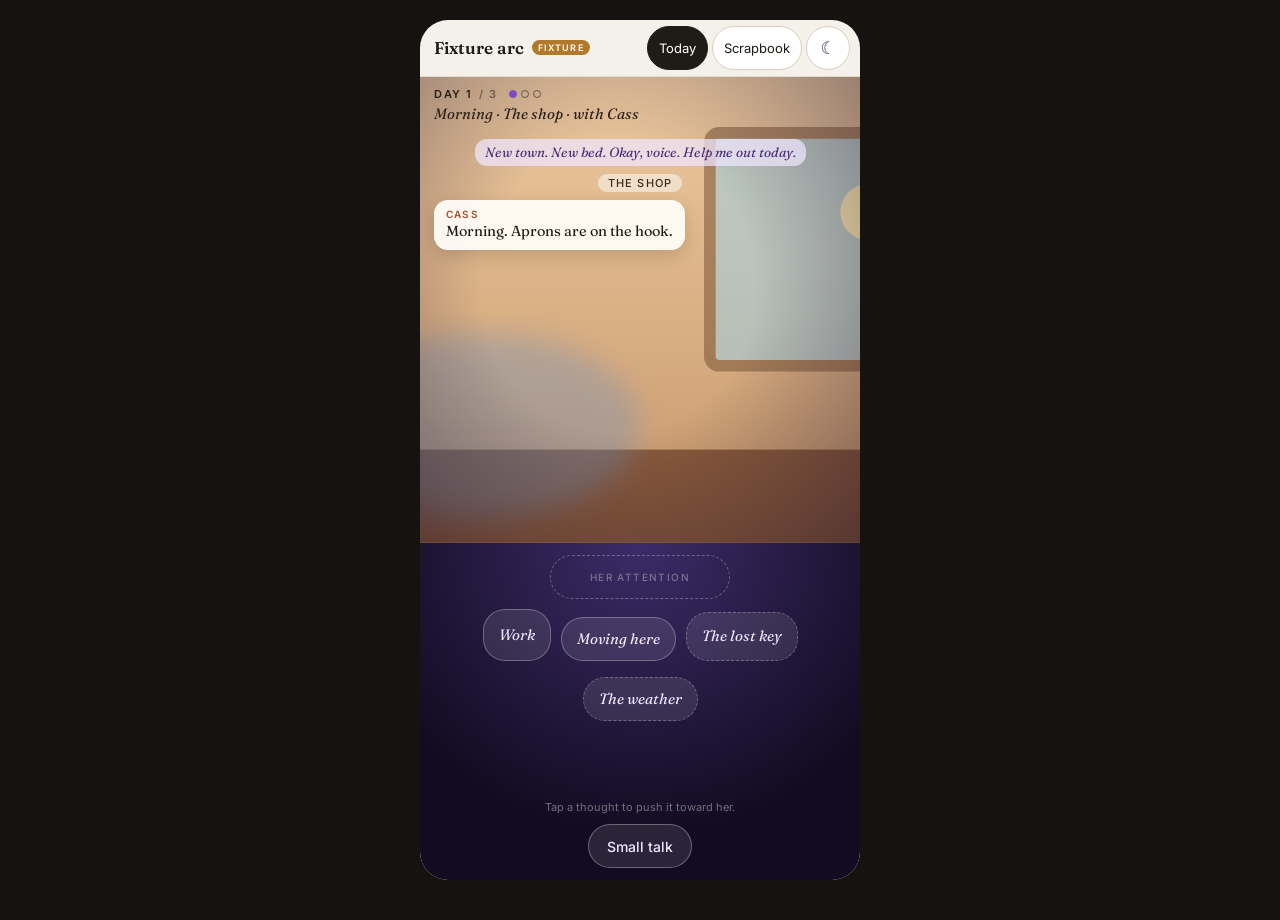
==== inner-voice/index.html @ c4f678f4 "Deploy inner-voice f651db2" ====
<!doctype html>
<html lang="en">
  <head>
    <meta charset="utf-8" />
    <meta name="viewport" content="width=device-width, initial-scale=1, viewport-fit=cover" />
    <meta name="theme-color" content="#15120f" />
    <meta name="color-scheme" content="light" />
    <meta name="mobile-web-app-capable" content="yes" />
    <meta name="apple-mobile-web-app-capable" content="yes" />
    <meta name="apple-mobile-web-app-status-bar-style" content="black-translucent" />
    <meta name="apple-mobile-web-app-title" content="Inner Voice" />
    <meta name="robots" content="noindex" />
    <title>Inner Voice</title>
    <link rel="manifest" href="/inner-voice/manifest.webmanifest" />
    <link rel="icon" href="/inner-voice/icon.svg" type="image/svg+xml" />
    <link rel="icon" href="/inner-voice/icon-192.png" type="image/png" sizes="192x192" />
    <link rel="apple-touch-icon" href="/inner-voice/apple-touch-icon.png" />
    <link rel="preconnect" href="https://fonts.googleapis.com" />
    <link rel="preconnect" href="https://fonts.gstatic.com" crossorigin />
    <link
      href="https://fonts.googleapis.com/css2?family=Caveat:wght@400;700&family=Fraunces:ital,opsz,wght@0,9..144,300..700;1,9..144,300..700&family=Inter:wght@400;500;600&family=Kalam:wght@300;400&display=swap"
      rel="stylesheet"
    />
    <script type="module" crossorigin src="/inner-voice/assets/index-BU2ytCu6.js"></script>
    <link rel="stylesheet" crossorigin href="/inner-voice/assets/index-CVmww3Kl.css">
  </head>
  <body>
    <div id="app"></div>
  </body>
</html>
---- inner-voice/assets/index-CVmww3Kl.css ----
:root{--bg: #f4f1ea;--ink: #1f1b16;--muted: #6b6358;--accent: #7a4cc2;--line: #e2dccf;--partner: #a0522d;--self: #3c6e71}*{box-sizing:border-box}html,body{margin:0;height:100%}html{-webkit-text-size-adjust:100%;text-size-adjust:100%}body{background:#15120f;color:var(--ink);font-family:Inter,system-ui,sans-serif;line-height:1.45;overflow-wrap:anywhere}button{font:inherit;color:inherit;touch-action:manipulation;-webkit-tap-highlight-color:transparent}.shell{max-width:440px;height:100dvh;margin:0 auto;background:var(--bg);display:flex;flex-direction:column;position:relative;overflow:hidden;padding-left:env(safe-area-inset-left);padding-right:env(safe-area-inset-right)}@media(min-width:600px)and (min-height:700px){.shell{height:min(860px,100dvh);margin-top:max(0px,calc((100dvh - 860px)/2));border-radius:28px}}.top{position:relative;z-index:40;display:flex;align-items:center;justify-content:space-between;gap:8px;padding:calc(6px + env(safe-area-inset-top)) 10px 6px 14px;border-bottom:1px solid var(--line)}.title{min-width:0;display:flex;align-items:center;font-family:Fraunces,Georgia,serif;font-weight:600;font-size:17px}.title-text{min-width:0;overflow:hidden;text-overflow:ellipsis;white-space:nowrap}.badge{flex:none;margin-left:8px;font:600 9px Inter;letter-spacing:.14em;text-transform:uppercase;color:#fff;background:#b07a2a;padding:2px 6px;border-radius:999px}.top-right{flex:none;display:flex;align-items:center;gap:4px}.tabs{display:flex;gap:4px}.tabs button{min-height:44px;border:1px solid #d8d0c0;background:#fff;border-radius:999px;padding:0 11px;font-size:13px;cursor:pointer}.tabs button.on{background:var(--ink);color:#fff;border-color:var(--ink)}.notice{background:#fff3d6;border-bottom:1px solid #ead9a8;font-size:13px;padding:8px 14px}main{flex:1;min-height:0;display:flex;flex-direction:column}.btn{font:500 14px Inter,sans-serif;min-height:44px;padding:0 18px;border-radius:999px;border:1px solid #cfc6b5;background:#fff;cursor:pointer;color:var(--ink)}.btn.primary{background:var(--accent);border-color:var(--accent);color:#fff}.btn.danger{background:#b03a2e;border-color:#b03a2e;color:#fff}.btn:active{filter:brightness(.9)}@media(hover:hover){.btn:not(.primary):not(.danger):hover{background:var(--ink);color:#fff;border-color:var(--ink)}}.mindscape{flex:1;min-height:0;display:flex;flex-direction:column}.scene{position:relative;flex:1 1 0;min-height:30%;display:flex;flex-direction:column;overflow:hidden;transition:filter 1.4s ease}.backdrop{position:absolute;inset:0;width:100%;height:100%;transition:filter 1.4s ease}.scene:after{content:"";position:absolute;inset:0;pointer-events:none;background:radial-gradient(ellipse at 45% 45%,transparent 40%,rgba(25,12,40,.45) 100%);transition:opacity 1.4s}[data-mood=tense] .backdrop{filter:saturate(.45) contrast(1.1) brightness(.88) blur(.6px)}[data-mood=low] .backdrop{filter:saturate(.2) contrast(1.15) brightness(.7) blur(1px)}[data-mood=bright] .backdrop{filter:saturate(1.35) brightness(1.08) sepia(.12)}[data-mood=bright] .scene:after{opacity:.3}.scene-head{position:relative;z-index:2;padding:10px 14px 6px;color:#2b2118}.when{font:600 11px Inter;letter-spacing:.14em;text-transform:uppercase;display:flex;align-items:center;gap:6px}.when .of{opacity:.55}.slots{display:inline-flex;gap:4px;margin-left:6px}.slot{width:8px;height:8px;border-radius:50%;border:1.5px solid #2b2118;display:inline-block;opacity:.6}.slot.past{background:#2b2118}.slot.current{background:var(--accent);border-color:var(--accent);opacity:1}.where{font-family:Fraunces,serif;font-size:15px;font-style:italic;margin-top:2px}.gap-note{position:relative;z-index:2;margin:0 14px;font:600 10px Inter;letter-spacing:.12em;text-transform:uppercase;color:#5a3d7a}.log{position:relative;z-index:2;flex:1;overflow-y:auto;padding:8px 14px 14px;display:flex;flex-direction:column;gap:8px;scrollbar-width:thin}.entry{max-width:88%;font-size:14.5px}.entry.say{background:#fffdf8f0;border-radius:14px;padding:8px 12px;font-family:Fraunces,serif;line-height:1.35;box-shadow:0 6px 18px #00000024;align-self:flex-start}.entry.say b{display:block;font:600 10px Inter;letter-spacing:.12em;text-transform:uppercase;color:var(--partner);margin-bottom:2px}.entry.say.self{align-self:flex-end}.entry.say.self b{color:var(--self)}.entry.inner{align-self:center;text-align:center;font-family:Fraunces,serif;font-style:italic;color:#4b2f7a;background:#f0e8ffb8;border-radius:12px;padding:4px 10px;font-size:13.5px}.entry.voice{align-self:center;font:600 10px Inter;letter-spacing:.12em;text-transform:uppercase;color:#fff;background:#3d2b68d9;border-radius:999px;padding:3px 10px}.entry.scene-change,.entry.narration{align-self:center;font:500 11px Inter;letter-spacing:.1em;text-transform:uppercase;color:#3a2a1e;background:#ffffff80;border-radius:999px;padding:2px 10px}.mind{position:relative;flex:0 1 auto;min-height:max(42%,240px);max-height:62%;display:flex;flex-direction:column;gap:8px;padding:12px 14px calc(12px + env(safe-area-inset-bottom));background:radial-gradient(circle at 50% 0%,#3d2b68,#120c22 72%);overflow:hidden;color:#efe8ff}.stage{position:relative;flex:none;height:44px}.attention{position:absolute;left:50%;top:0;transform:translate(-50%);width:min(180px,100%);height:44px;border-radius:999px;border:1px dashed rgba(255,255,255,.3);color:#ffffff59;font:500 10px Inter;letter-spacing:.14em;text-transform:uppercase;display:grid;place-items:center}.mind-body{flex:1;min-height:0;overflow-x:hidden;overflow-y:auto;overscroll-behavior:contain}.cloud{display:flex;flex-wrap:wrap;justify-content:center;align-content:flex-start;gap:6px 10px;padding:2px 4px 12px}.chip{position:relative;max-width:100%;min-height:44px;padding:8px 15px;border-radius:22px;background:#ffffff1a;border:1px solid rgba(255,255,255,.28);color:#efe8ff;font-family:Fraunces,serif;font-style:italic;font-size:15px;line-height:1.2;text-align:center;cursor:pointer;animation:drift 6s ease-in-out infinite;transition:background .3s,box-shadow .3s}.chip.held{border-style:dashed}.chip:active{background:#ffffff38}@media(hover:hover){.chip:hover{background:#fff3;box-shadow:0 0 18px #bea0ff80}}.chip.picked{position:absolute;left:50%;top:0;transform:translate(-50%);max-width:100%;overflow:hidden;text-overflow:ellipsis;white-space:nowrap;animation:settle-in .5s ease-out both;background:#bea0ff4d;box-shadow:0 0 22px #bea0ff99}@keyframes drift{0%,to{transform:translate(0)}50%{transform:translate(3px,-5px)}}@keyframes settle-in{0%{opacity:.3;top:40px}to{opacity:1;top:0}}.tones{display:flex;flex-wrap:wrap;gap:8px;justify-content:center;padding:6px 0 8px}.tones .prompt{width:100%;text-align:center;font:500 10px Inter;letter-spacing:.14em;text-transform:uppercase;color:#ffffff80}.tone{min-height:44px;border:1px solid rgba(255,255,255,.35);background:#ffffff14;color:#efe8ff;border-radius:999px;padding:0 18px;cursor:pointer;font-size:14px}.tone:active{background:#efe8ff;color:#241640}@media(hover:hover){.tone:hover{background:#efe8ff;color:#241640}}.hint{flex:none;text-align:center;font-size:11px;color:#fff6}.resolution{flex:1;min-height:0;display:flex;flex-direction:column;gap:8px}.resolution .attention{color:transparent}.chip-res{position:absolute;left:50%;top:0;max-width:100%;min-height:44px;line-height:26px;padding:8px 15px;border-radius:22px;border:1px solid rgba(255,255,255,.3);background:#ffffff1f;font-family:Fraunces,serif;font-style:italic;font-size:15px;white-space:nowrap;overflow:hidden;text-overflow:ellipsis;transform:translate(-50%)}.resolution.accept .suggested{background:#bea0ff59;box-shadow:0 0 22px #bea0ffa6;animation:settle .8s ease-out both}.resolution.reshape .suggested{animation:morph-out 1s ease both}.resolution.reshape .actual{background:#78c8be40;border-color:#a0e6dc99;animation:morph-in 1s ease both}.resolution.reject .suggested{animation:shake .5s,push-away 1.2s .5s ease-in both}.resolution.reject .actual{animation:morph-in .8s 1s ease both}@keyframes settle{0%{top:90px;opacity:.4}to{top:0;opacity:1}}@keyframes morph-out{0%{opacity:1}to{opacity:0;top:46px}}@keyframes morph-in{0%{opacity:0;filter:blur(4px)}to{opacity:1;filter:none}}@keyframes shake{0%,to{margin-left:0}20%{margin-left:-9px}40%{margin-left:8px}60%{margin-left:-6px}80%{margin-left:4px}}@keyframes push-away{to{top:200px;opacity:0}}.verdict{text-align:center;font:500 10px Inter;letter-spacing:.14em;text-transform:uppercase;color:#ffffff80;padding-top:4px}.thought{margin:8px 4px 0;color:#d9ccff;font-family:Fraunces,serif;font-style:italic;font-size:15px;line-height:1.4;text-align:center;animation:morph-in .8s .3s both}.rest{flex:1;min-height:0;display:grid;place-content:center;text-align:center;padding:0 24px;color:#d9ccff}.rest p{margin:0 0 4px;font-size:14px}.rest .big{font-family:Fraunces,serif;font-size:22px;color:#fff}.actions{flex:none;display:flex;flex-wrap:wrap;gap:8px;justify-content:center}.actions:empty{display:none}.actions .btn:not(.primary){background:#ffffff1a;border-color:#ffffff4d;color:#efe8ff}.actions .btn:not(.primary):active{background:#efe8ff;color:#241640}@media(hover:hover){.actions .btn:not(.primary):hover{background:#efe8ff;color:#241640}}@media(prefers-reduced-motion:reduce){*,*:before,*:after{animation-duration:.01ms!important;animation-iteration-count:1!important;animation-delay:0s!important;transition-duration:.01ms!important}}.scrapbook{flex:1;min-height:0;display:flex;flex-direction:column;background:#fbf6ea}.scrapbook.empty{display:grid;place-content:center;text-align:center;font-family:Kalam,cursive;color:#6b6358;padding:24px}.pages{flex:none;display:flex;gap:4px;padding:6px 14px;border-bottom:1px solid #e8dfc8;overflow-x:auto;overscroll-behavior-x:contain}.pages button{flex:none;min-width:44px;min-height:44px;border:1px solid #d8cdb2;background:#fff;border-radius:8px;padding:0 8px;font-family:Caveat,cursive;font-size:20px;cursor:pointer}.pages button.on{background:#3b3a5a;color:#fff;border-color:#3b3a5a}.page{flex:1;overflow-y:auto;overflow-x:hidden;padding:16px 20px calc(40px + env(safe-area-inset-bottom));background-image:repeating-linear-gradient(transparent 0 25px,#d5dce6 25px 26px);background-position:0 58px;font-family:Kalam,cursive;color:#33302b;position:relative}.date{font-family:Caveat,cursive;font-weight:400;font-size:30px;line-height:1;color:#3b3a5a;margin:0 0 14px}.body{font-size:15.5px;line-height:26px}.body .entry{max-width:none;font-size:inherit;margin-bottom:6px;position:relative}.body .meta{font-family:Inter;font-size:10px;letter-spacing:.12em;text-transform:uppercase;color:#9a8f7c}.body p{margin:0}.body .close{margin-top:10px;font-style:italic}.margin{display:block;font-family:Caveat,cursive;font-size:20px;line-height:1.05;color:#2948a8;margin:2px 0 8px 28px;animation:morph-in 1.2s both}.margin.m1{transform:rotate(-2deg)}.margin.m2{transform:rotate(1.5deg);margin-left:44px}.margin.loose{margin-top:14px}.ending{margin-top:22px;border-top:1px dashed #c9bda2;padding-top:10px;font-style:italic}.debug{position:relative}.debug-toggle{width:44px;height:44px;border-radius:50%;border:1px solid #d8d0c0;background:#fff;color:#3d2b68;cursor:pointer;font-size:17px;line-height:1;padding:0}.debug.open .debug-toggle{background:#3d2b68;border-color:#3d2b68;color:#fff}.debug-panel{position:absolute;right:0;top:calc(100% + 6px);z-index:50;width:max-content;max-width:min(300px,calc(100vw - 20px));max-height:70dvh;overflow-y:auto;overscroll-behavior:contain;background:#14101ef5;color:#eee;padding:10px;border-radius:12px;box-shadow:0 10px 30px #00000059;display:flex;flex-direction:column;gap:8px;font-size:12px}.stats{display:grid;grid-template-columns:auto 1fr;gap:2px 10px;margin:6px 0 0}.stats dt{color:#a89bc8}.stats dd{margin:0}.fatal{max-width:440px;margin:60px auto;padding:24px;background:var(--bg);border-radius:18px}.fatal h1{font-family:Fraunces,serif}
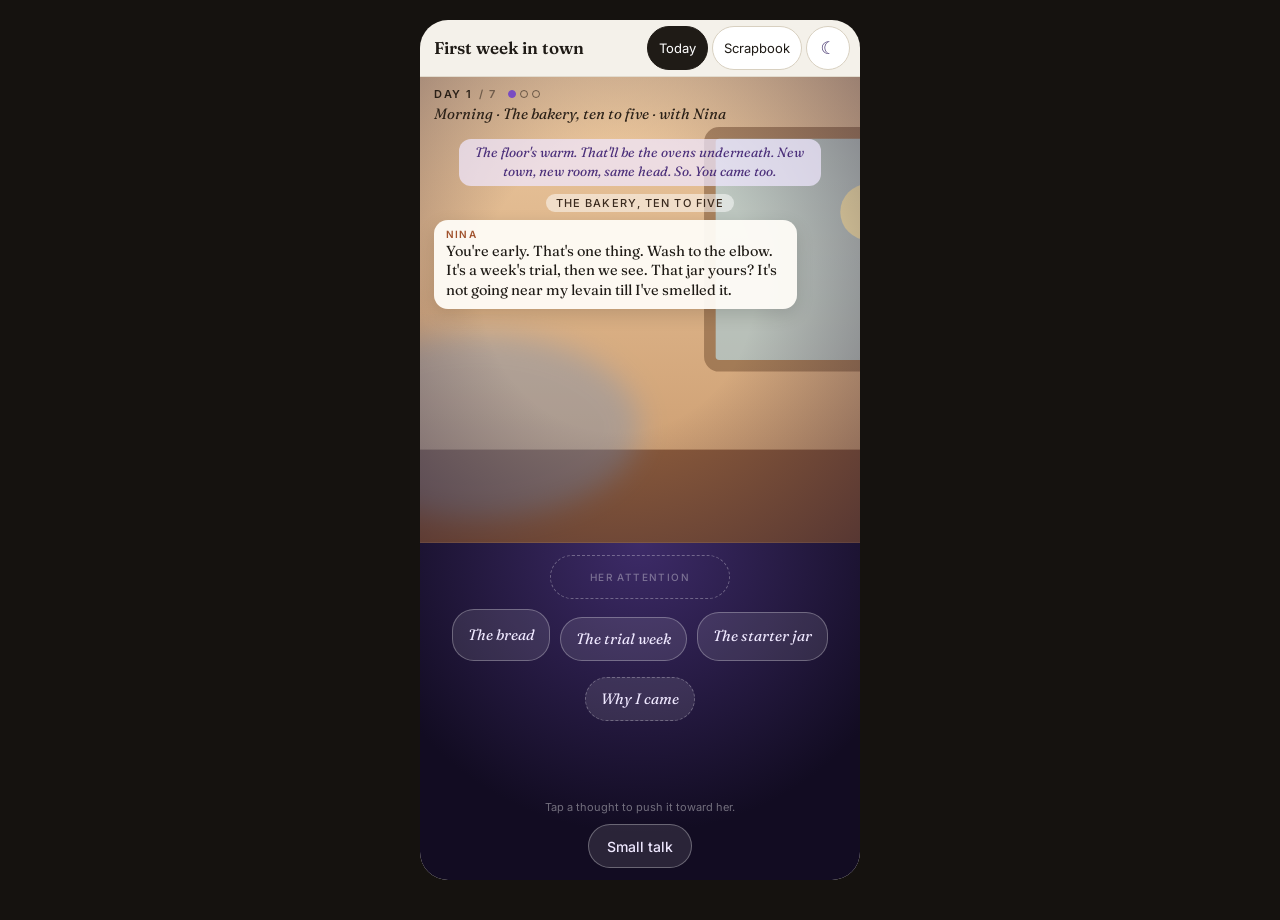
==== commit 2ebac6ad: "Deploy inner-voice 96a4bf4" ====
--- a/inner-voice/index.html
+++ b/inner-voice/index.html
@@ -21,7 +21,7 @@
       href="https://fonts.googleapis.com/css2?family=Caveat:wght@400;700&family=Fraunces:ital,opsz,wght@0,9..144,300..700;1,9..144,300..700&family=Inter:wght@400;500;600&family=Kalam:wght@300;400&display=swap"
       rel="stylesheet"
     />
-    <script type="module" crossorigin src="/inner-voice/assets/index-BU2ytCu6.js"></script>
+    <script type="module" crossorigin src="/inner-voice/assets/index-DHlueSDD.js"></script>
     <link rel="stylesheet" crossorigin href="/inner-voice/assets/index-CVmww3Kl.css">
   </head>
   <body>
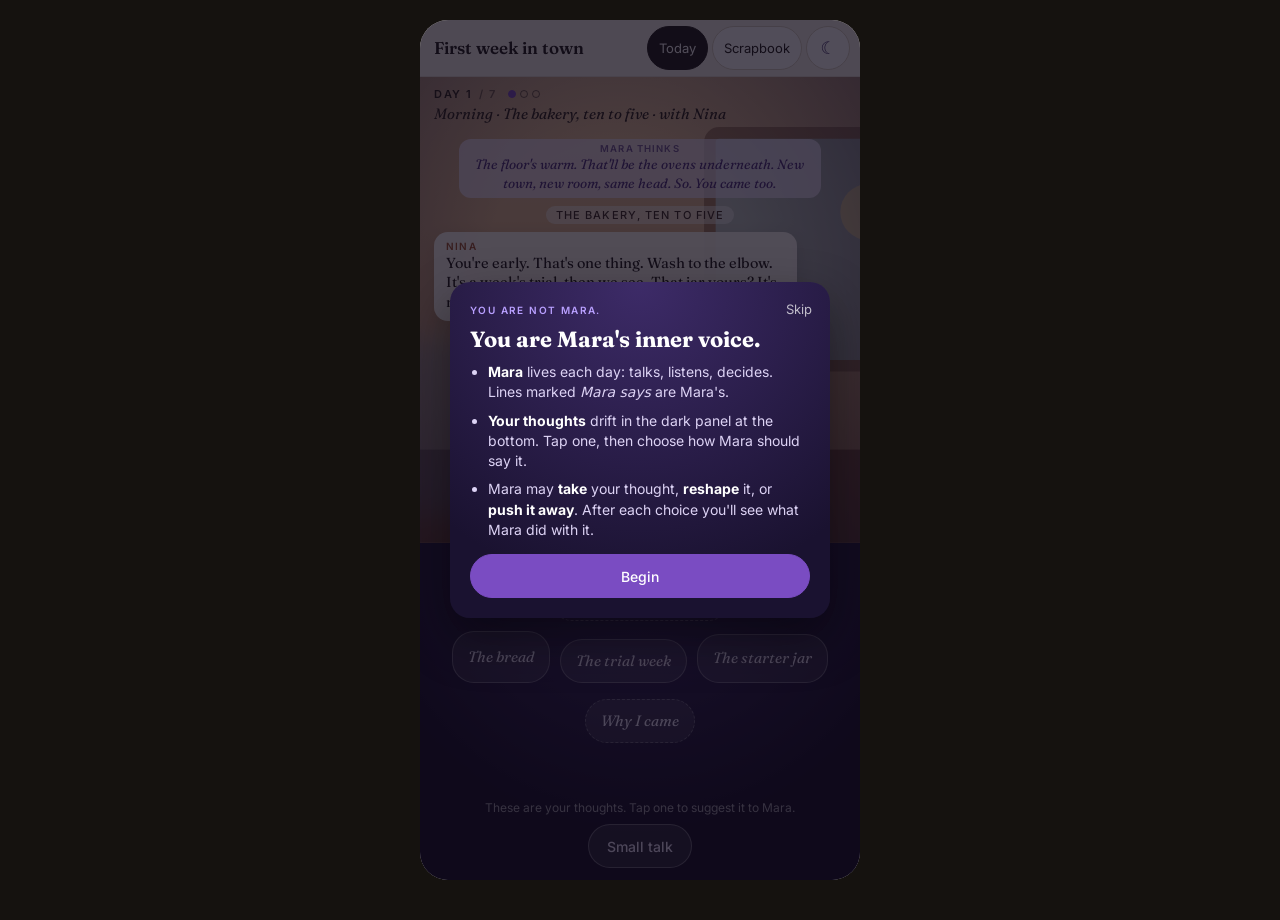
==== commit 6c5465e9: "Deploy inner-voice e166fdd" ====
--- a/inner-voice/index.html
+++ b/inner-voice/index.html
@@ -21,8 +21,8 @@
       href="https://fonts.googleapis.com/css2?family=Caveat:wght@400;700&family=Fraunces:ital,opsz,wght@0,9..144,300..700;1,9..144,300..700&family=Inter:wght@400;500;600&family=Kalam:wght@300;400&display=swap"
       rel="stylesheet"
     />
-    <script type="module" crossorigin src="/inner-voice/assets/index-DHlueSDD.js"></script>
-    <link rel="stylesheet" crossorigin href="/inner-voice/assets/index-CVmww3Kl.css">
+    <script type="module" crossorigin src="/inner-voice/assets/index-Ddu7CGD7.js"></script>
+    <link rel="stylesheet" crossorigin href="/inner-voice/assets/index-nOkinJE2.css">
   </head>
   <body>
     <div id="app"></div>
--- a/inner-voice/assets/index-nOkinJE2.css
+++ b/inner-voice/assets/index-nOkinJE2.css
@@ -0,0 +1 @@
+:root{--bg: #f4f1ea;--ink: #1f1b16;--muted: #6b6358;--accent: #7a4cc2;--line: #e2dccf;--partner: #a0522d;--self: #3c6e71}*{box-sizing:border-box}html,body{margin:0;height:100%}html{-webkit-text-size-adjust:100%;text-size-adjust:100%}body{background:#15120f;color:var(--ink);font-family:Inter,system-ui,sans-serif;line-height:1.45;overflow-wrap:anywhere}button{font:inherit;color:inherit;touch-action:manipulation;-webkit-tap-highlight-color:transparent}.shell{max-width:440px;height:100dvh;margin:0 auto;background:var(--bg);display:flex;flex-direction:column;position:relative;overflow:hidden;padding-left:env(safe-area-inset-left);padding-right:env(safe-area-inset-right)}@media(min-width:600px)and (min-height:700px){.shell{height:min(860px,100dvh);margin-top:max(0px,calc((100dvh - 860px)/2));border-radius:28px}}.top{position:relative;z-index:40;display:flex;align-items:center;justify-content:space-between;gap:8px;padding:calc(6px + env(safe-area-inset-top)) 10px 6px 14px;border-bottom:1px solid var(--line)}.title{min-width:0;display:flex;align-items:center;font-family:Fraunces,Georgia,serif;font-weight:600;font-size:17px}.title-text{min-width:0;overflow:hidden;text-overflow:ellipsis;white-space:nowrap}.badge{flex:none;margin-left:8px;font:600 9px Inter;letter-spacing:.14em;text-transform:uppercase;color:#fff;background:#b07a2a;padding:2px 6px;border-radius:999px}.top-right{flex:none;display:flex;align-items:center;gap:4px}.tabs{display:flex;gap:4px}.tabs button{min-height:44px;border:1px solid #d8d0c0;background:#fff;border-radius:999px;padding:0 11px;font-size:13px;cursor:pointer}.tabs button.on{background:var(--ink);color:#fff;border-color:var(--ink)}.notice{background:#fff3d6;border-bottom:1px solid #ead9a8;font-size:13px;padding:8px 14px}main{flex:1;min-height:0;display:flex;flex-direction:column}.btn{font:500 14px Inter,sans-serif;min-height:44px;padding:0 18px;border-radius:999px;border:1px solid #cfc6b5;background:#fff;cursor:pointer;color:var(--ink)}.btn.primary{background:var(--accent);border-color:var(--accent);color:#fff}.btn.danger{background:#b03a2e;border-color:#b03a2e;color:#fff}.btn:active{filter:brightness(.9)}@media(hover:hover){.btn:not(.primary):not(.danger):hover{background:var(--ink);color:#fff;border-color:var(--ink)}}.mindscape{flex:1;min-height:0;display:flex;flex-direction:column}.scene{position:relative;flex:1 1 0;min-height:30%;display:flex;flex-direction:column;overflow:hidden;transition:filter 1.4s ease}.backdrop{position:absolute;inset:0;width:100%;height:100%;transition:filter 1.4s ease}.scene:after{content:"";position:absolute;inset:0;pointer-events:none;background:radial-gradient(ellipse at 45% 45%,transparent 40%,rgba(25,12,40,.45) 100%);transition:opacity 1.4s}[data-mood=tense] .backdrop{filter:saturate(.45) contrast(1.1) brightness(.88) blur(.6px)}[data-mood=low] .backdrop{filter:saturate(.2) contrast(1.15) brightness(.7) blur(1px)}[data-mood=bright] .backdrop{filter:saturate(1.35) brightness(1.08) sepia(.12)}[data-mood=bright] .scene:after{opacity:.3}.scene-head{position:relative;z-index:2;padding:10px 14px 6px;color:#2b2118}.when{font:600 11px Inter;letter-spacing:.14em;text-transform:uppercase;display:flex;align-items:center;gap:6px}.when .of{opacity:.55}.slots{display:inline-flex;gap:4px;margin-left:6px}.slot{width:8px;height:8px;border-radius:50%;border:1.5px solid #2b2118;display:inline-block;opacity:.6}.slot.past{background:#2b2118}.slot.current{background:var(--accent);border-color:var(--accent);opacity:1}.where{font-family:Fraunces,serif;font-size:15px;font-style:italic;margin-top:2px}.gap-note{position:relative;z-index:2;margin:0 14px;font:600 10px Inter;letter-spacing:.12em;text-transform:uppercase;color:#5a3d7a}.log{position:relative;z-index:2;flex:1;overflow-y:auto;padding:8px 14px 14px;display:flex;flex-direction:column;gap:8px;scrollbar-width:thin}.entry{max-width:88%;font-size:14.5px}.entry.say{background:#fffdf8f0;border-radius:14px;padding:8px 12px;font-family:Fraunces,serif;line-height:1.35;box-shadow:0 6px 18px #00000024;align-self:flex-start}.entry.say b{display:block;font:600 10px Inter;letter-spacing:.12em;text-transform:uppercase;color:var(--partner);margin-bottom:2px}.entry.say.self{align-self:flex-end}.entry.say.self b{color:var(--self)}.entry.say.self{border:1.5px solid rgba(60,110,113,.45)}.entry.inner b,.entry.voice b,.thought .who{display:block;font:600 9.5px Inter;font-style:normal;letter-spacing:.12em;text-transform:uppercase;opacity:.75;margin-bottom:1px}.entry.voice b{display:inline;opacity:1;color:#d9c8ff;margin:0 2px 0 0}.entry.inner{align-self:center;text-align:center;font-family:Fraunces,serif;font-style:italic;color:#4b2f7a;background:#f0e8ffb8;border-radius:12px;padding:4px 10px;font-size:13.5px}.entry.voice{align-self:center;font:600 10px Inter;letter-spacing:.12em;text-transform:uppercase;color:#fff;background:#3d2b68d9;border-radius:999px;padding:3px 10px}.entry.scene-change,.entry.narration{align-self:center;font:500 11px Inter;letter-spacing:.1em;text-transform:uppercase;color:#3a2a1e;background:#ffffff80;border-radius:999px;padding:2px 10px}.mind{position:relative;flex:0 1 auto;min-height:max(42%,240px);max-height:62%;display:flex;flex-direction:column;gap:8px;padding:12px 14px calc(12px + env(safe-area-inset-bottom));background:radial-gradient(circle at 50% 0%,#3d2b68,#120c22 72%);overflow:hidden;color:#efe8ff}.mind-head{flex:none;text-align:center;font:600 10px Inter;letter-spacing:.14em;text-transform:uppercase;color:#ffffff9e}.mind-head .you{display:inline-block;margin-right:4px;padding:1px 7px;border-radius:999px;background:#b9a0ff;color:#1d1236}.stage{position:relative;flex:none;height:44px}.attention{position:absolute;left:50%;top:0;transform:translate(-50%);width:min(180px,100%);height:44px;border-radius:999px;border:1px dashed rgba(255,255,255,.3);color:#ffffff59;font:500 10px Inter;letter-spacing:.14em;text-transform:uppercase;display:grid;place-items:center}.mind-body{flex:1;min-height:0;overflow-x:hidden;overflow-y:auto;overscroll-behavior:contain}.cloud{display:flex;flex-wrap:wrap;justify-content:center;align-content:flex-start;gap:6px 10px;padding:2px 4px 12px}.chip{position:relative;max-width:100%;min-height:44px;padding:8px 15px;border-radius:22px;background:#ffffff1a;border:1px solid rgba(255,255,255,.28);color:#efe8ff;font-family:Fraunces,serif;font-style:italic;font-size:15px;line-height:1.2;text-align:center;cursor:pointer;animation:drift 6s ease-in-out infinite;transition:background .3s,box-shadow .3s}.chip.held{border-style:dashed}.chip:active{background:#ffffff38}@media(hover:hover){.chip:hover{background:#fff3;box-shadow:0 0 18px #bea0ff80}}.chip.picked{position:absolute;left:50%;top:0;transform:translate(-50%);max-width:100%;overflow:hidden;text-overflow:ellipsis;white-space:nowrap;animation:settle-in .5s ease-out both;background:#bea0ff4d;box-shadow:0 0 22px #bea0ff99}@keyframes drift{0%,to{transform:translate(0)}50%{transform:translate(3px,-5px)}}@keyframes settle-in{0%{opacity:.3;top:40px}to{opacity:1;top:0}}.tones{display:flex;flex-wrap:wrap;gap:8px;justify-content:center;padding:6px 0 8px}.tones .prompt{width:100%;text-align:center;font:500 10px Inter;letter-spacing:.14em;text-transform:uppercase;color:#ffffff80}.tone{min-height:44px;border:1px solid rgba(255,255,255,.35);background:#ffffff14;color:#efe8ff;border-radius:999px;padding:0 18px;cursor:pointer;font-size:14px}.tone:active{background:#efe8ff;color:#241640}@media(hover:hover){.tone:hover{background:#efe8ff;color:#241640}}.hint{flex:none;text-align:center;font-size:12px;color:#fff9}.resolution{flex:1;min-height:0;display:flex;flex-direction:column;gap:8px}.resolution .attention{color:transparent}.chip-res{position:absolute;left:50%;top:0;max-width:100%;min-height:44px;line-height:26px;padding:8px 15px;border-radius:22px;border:1px solid rgba(255,255,255,.3);background:#ffffff1f;font-family:Fraunces,serif;font-style:italic;font-size:15px;white-space:nowrap;overflow:hidden;text-overflow:ellipsis;transform:translate(-50%)}.resolution.accept .suggested{background:#bea0ff59;box-shadow:0 0 22px #bea0ffa6;animation:settle .8s ease-out both}.resolution.reshape .suggested{animation:morph-out 1s ease both}.resolution.reshape .actual{background:#78c8be40;border-color:#a0e6dc99;animation:morph-in 1s ease both}.resolution.reject .suggested{animation:shake .5s,push-away 1.2s .5s ease-in both}.resolution.reject .actual{animation:morph-in .8s 1s ease both}@keyframes settle{0%{top:90px;opacity:.4}to{top:0;opacity:1}}@keyframes morph-out{0%{opacity:1}to{opacity:0;top:46px}}@keyframes morph-in{0%{opacity:0;filter:blur(4px)}to{opacity:1;filter:none}}@keyframes shake{0%,to{margin-left:0}20%{margin-left:-9px}40%{margin-left:8px}60%{margin-left:-6px}80%{margin-left:4px}}@keyframes push-away{to{top:200px;opacity:0}}.verdict{text-align:center;font:600 11px Inter;letter-spacing:.12em;text-transform:uppercase;color:#ffffffd9;padding-top:4px}.recap{margin-top:4px;text-align:center;font-size:13px;color:#ffffffb3}.thought{margin:8px 4px 0;color:#d9ccff;font-family:Fraunces,serif;font-style:italic;font-size:15px;line-height:1.4;text-align:center;animation:morph-in .8s .3s both}.rest{flex:1;min-height:0;display:grid;place-content:center;text-align:center;padding:0 24px;color:#d9ccff}.rest p{margin:0 0 4px;font-size:14px}.rest .big{font-family:Fraunces,serif;font-size:22px;color:#fff}.actions{flex:none;display:flex;flex-wrap:wrap;gap:8px;justify-content:center}.actions:empty{display:none}.actions .btn:not(.primary){background:#ffffff1a;border-color:#ffffff4d;color:#efe8ff}.actions .btn:not(.primary):active{background:#efe8ff;color:#241640}@media(hover:hover){.actions .btn:not(.primary):hover{background:#efe8ff;color:#241640}}@media(prefers-reduced-motion:reduce){*,*:before,*:after{animation-duration:.01ms!important;animation-iteration-count:1!important;animation-delay:0s!important;transition-duration:.01ms!important}}.intro{position:absolute;inset:0;z-index:60;display:grid;place-items:center;padding:calc(16px + env(safe-area-inset-top)) 16px calc(16px + env(safe-area-inset-bottom));background:#0e091ab8;overflow-y:auto;animation:morph-in .4s both}.intro-card{position:relative;width:100%;max-width:380px;background:radial-gradient(circle at 50% 0%,#3d2b68,#1a1230 80%);color:#efe8ff;border-radius:20px;padding:22px 20px 20px;box-shadow:0 20px 50px #00000073;display:flex;flex-direction:column;gap:10px}.intro-card h2{margin:0;font-family:Fraunces,Georgia,serif;font-size:22px;line-height:1.2;color:#fff}.intro-kicker{margin:0;padding-right:64px;font:600 10px Inter;letter-spacing:.14em;text-transform:uppercase;color:#b9a0ff}.intro-card ul{margin:0;padding-left:18px;display:flex;flex-direction:column;gap:8px;font-size:14px;line-height:1.45;color:#ddd3f5}.intro-card b{color:#fff}.intro-card .btn{align-self:stretch;margin-top:4px}.intro-skip{position:absolute;top:6px;right:6px;min-width:44px;min-height:44px;padding:0 12px;border:0;background:transparent;color:#ffffffb3;font-size:13px;cursor:pointer}.scrapbook{flex:1;min-height:0;display:flex;flex-direction:column;background:#fbf6ea}.scrapbook.empty{display:grid;place-content:center;text-align:center;font-family:Kalam,cursive;color:#6b6358;padding:24px}.pages{flex:none;display:flex;gap:4px;padding:6px 14px;border-bottom:1px solid #e8dfc8;overflow-x:auto;overscroll-behavior-x:contain}.pages button{flex:none;min-width:44px;min-height:44px;border:1px solid #d8cdb2;background:#fff;border-radius:8px;padding:0 8px;font-family:Caveat,cursive;font-size:20px;cursor:pointer}.pages button.on{background:#3b3a5a;color:#fff;border-color:#3b3a5a}.page{flex:1;overflow-y:auto;overflow-x:hidden;padding:16px 20px calc(40px + env(safe-area-inset-bottom));background-image:repeating-linear-gradient(transparent 0 25px,#d5dce6 25px 26px);background-position:0 58px;font-family:Kalam,cursive;color:#33302b;position:relative}.date{font-family:Caveat,cursive;font-weight:400;font-size:30px;line-height:1;color:#3b3a5a;margin:0 0 14px}.date .whose{display:block;margin-top:2px;font:600 10px Inter;letter-spacing:.12em;text-transform:uppercase;color:#9a8f7c}.body{font-size:15.5px;line-height:26px}.body .entry{max-width:none;font-size:inherit;margin-bottom:6px;position:relative}.body .meta{font-family:Inter;font-size:10px;letter-spacing:.12em;text-transform:uppercase;color:#9a8f7c}.body p{margin:0}.body .close{margin-top:10px;font-style:italic}.margin{display:block;font-family:Caveat,cursive;font-size:20px;line-height:1.05;color:#2948a8;margin:2px 0 8px 28px;animation:morph-in 1.2s both}.margin.m1{transform:rotate(-2deg)}.margin.m2{transform:rotate(1.5deg);margin-left:44px}.margin.loose{margin-top:14px}.ending{margin-top:22px;border-top:1px dashed #c9bda2;padding-top:10px;font-style:italic}.debug{position:relative}.debug-toggle{width:44px;height:44px;border-radius:50%;border:1px solid #d8d0c0;background:#fff;color:#3d2b68;cursor:pointer;font-size:17px;line-height:1;padding:0}.debug.open .debug-toggle{background:#3d2b68;border-color:#3d2b68;color:#fff}.debug-panel{position:absolute;right:0;top:calc(100% + 6px);z-index:50;width:max-content;max-width:min(300px,calc(100vw - 20px));max-height:70dvh;overflow-y:auto;overscroll-behavior:contain;background:#14101ef5;color:#eee;padding:10px;border-radius:12px;box-shadow:0 10px 30px #00000059;display:flex;flex-direction:column;gap:8px;font-size:12px}.stats{display:grid;grid-template-columns:auto 1fr;gap:2px 10px;margin:6px 0 0}.stats dt{color:#a89bc8}.stats dd{margin:0}.fatal{max-width:440px;margin:60px auto;padding:24px;background:var(--bg);border-radius:18px}.fatal h1{font-family:Fraunces,serif}
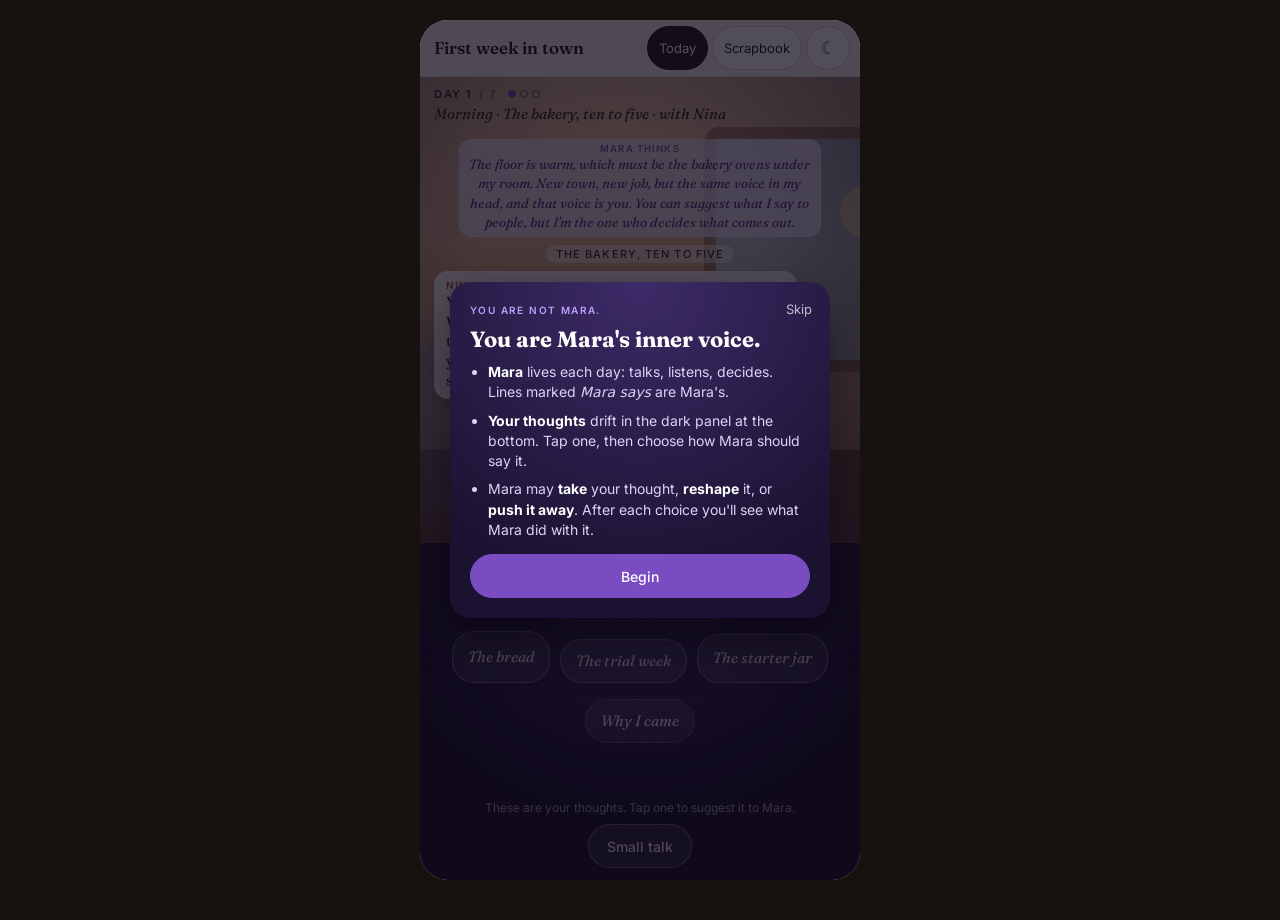
==== commit 5634a660: "Deploy inner-voice d1fc18b" ====
--- a/inner-voice/index.html
+++ b/inner-voice/index.html
@@ -21,7 +21,7 @@
       href="https://fonts.googleapis.com/css2?family=Caveat:wght@400;700&family=Fraunces:ital,opsz,wght@0,9..144,300..700;1,9..144,300..700&family=Inter:wght@400;500;600&family=Kalam:wght@300;400&display=swap"
       rel="stylesheet"
     />
-    <script type="module" crossorigin src="/inner-voice/assets/index-Ddu7CGD7.js"></script>
+    <script type="module" crossorigin src="/inner-voice/assets/index-5gxyx7b1.js"></script>
     <link rel="stylesheet" crossorigin href="/inner-voice/assets/index-nOkinJE2.css">
   </head>
   <body>
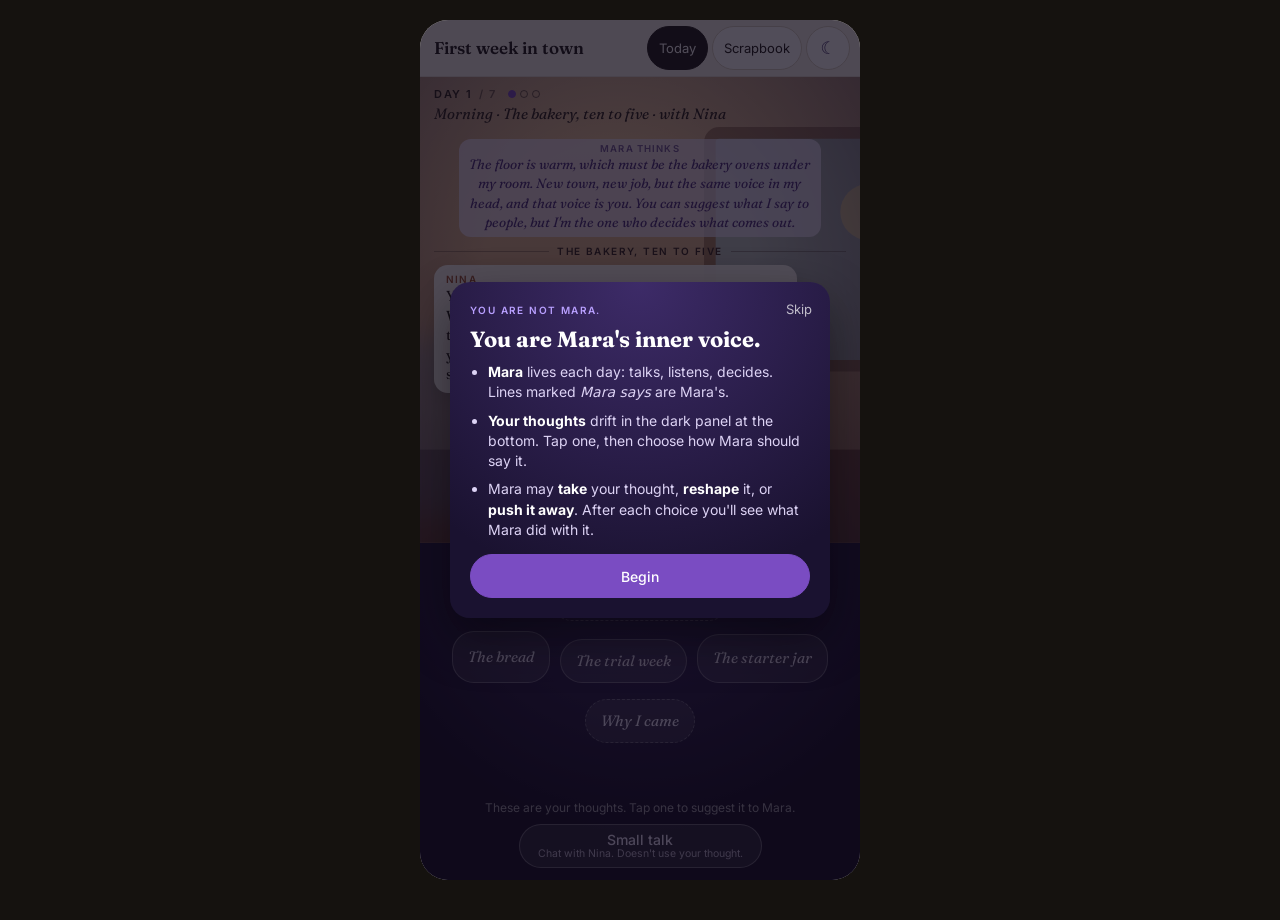
==== commit 83402164: "Deploy inner-voice 6029442" ====
--- a/inner-voice/index.html
+++ b/inner-voice/index.html
@@ -21,8 +21,8 @@
       href="https://fonts.googleapis.com/css2?family=Caveat:wght@400;700&family=Fraunces:ital,opsz,wght@0,9..144,300..700;1,9..144,300..700&family=Inter:wght@400;500;600&family=Kalam:wght@300;400&display=swap"
       rel="stylesheet"
     />
-    <script type="module" crossorigin src="/inner-voice/assets/index-5gxyx7b1.js"></script>
-    <link rel="stylesheet" crossorigin href="/inner-voice/assets/index-nOkinJE2.css">
+    <script type="module" crossorigin src="/inner-voice/assets/index-D2h3Jax3.js"></script>
+    <link rel="stylesheet" crossorigin href="/inner-voice/assets/index-Cl0s3fTI.css">
   </head>
   <body>
     <div id="app"></div>
--- a/inner-voice/assets/index-Cl0s3fTI.css
+++ b/inner-voice/assets/index-Cl0s3fTI.css
@@ -0,0 +1 @@
+:root{--bg: #f4f1ea;--ink: #1f1b16;--muted: #6b6358;--accent: #7a4cc2;--line: #e2dccf;--partner: #a0522d;--self: #3c6e71}*{box-sizing:border-box}html,body{margin:0;height:100%}html{-webkit-text-size-adjust:100%;text-size-adjust:100%}body{background:#15120f;color:var(--ink);font-family:Inter,system-ui,sans-serif;line-height:1.45;overflow-wrap:anywhere}button{font:inherit;color:inherit;touch-action:manipulation;-webkit-tap-highlight-color:transparent}.shell{max-width:440px;height:100dvh;margin:0 auto;background:var(--bg);display:flex;flex-direction:column;position:relative;overflow:hidden;padding-left:env(safe-area-inset-left);padding-right:env(safe-area-inset-right)}@media(min-width:600px)and (min-height:700px){.shell{height:min(860px,100dvh);margin-top:max(0px,calc((100dvh - 860px)/2));border-radius:28px}}.top{position:relative;z-index:40;display:flex;align-items:center;justify-content:space-between;gap:8px;padding:calc(6px + env(safe-area-inset-top)) 10px 6px 14px;border-bottom:1px solid var(--line)}.title{min-width:0;display:flex;align-items:center;font-family:Fraunces,Georgia,serif;font-weight:600;font-size:17px}.title-text{min-width:0;overflow:hidden;text-overflow:ellipsis;white-space:nowrap}.badge{flex:none;margin-left:8px;font:600 9px Inter;letter-spacing:.14em;text-transform:uppercase;color:#fff;background:#b07a2a;padding:2px 6px;border-radius:999px}.top-right{flex:none;display:flex;align-items:center;gap:4px}.tabs{display:flex;gap:4px}.tabs button{min-height:44px;border:1px solid #d8d0c0;background:#fff;border-radius:999px;padding:0 11px;font-size:13px;cursor:pointer}.tabs button.on{background:var(--ink);color:#fff;border-color:var(--ink)}.notice{background:#fff3d6;border-bottom:1px solid #ead9a8;font-size:13px;padding:8px 14px}main{flex:1;min-height:0;display:flex;flex-direction:column}.btn{font:500 14px Inter,sans-serif;min-height:44px;padding:0 18px;border-radius:999px;border:1px solid #cfc6b5;background:#fff;cursor:pointer;color:var(--ink)}.btn.primary{background:var(--accent);border-color:var(--accent);color:#fff}.btn.danger{background:#b03a2e;border-color:#b03a2e;color:#fff}.btn:active{filter:brightness(.9)}@media(hover:hover){.btn:not(.primary):not(.danger):hover{background:var(--ink);color:#fff;border-color:var(--ink)}}.mindscape{flex:1;min-height:0;display:flex;flex-direction:column}.scene{position:relative;flex:1 1 0;min-height:30%;display:flex;flex-direction:column;overflow:hidden;transition:filter 1.4s ease}.backdrop{position:absolute;inset:0;width:100%;height:100%;transition:filter 1.4s ease}.scene:after{content:"";position:absolute;inset:0;pointer-events:none;background:radial-gradient(ellipse at 45% 45%,transparent 40%,rgba(25,12,40,.45) 100%);transition:opacity 1.4s}[data-mood=tense] .backdrop{filter:saturate(.45) contrast(1.1) brightness(.88) blur(.6px)}[data-mood=low] .backdrop{filter:saturate(.2) contrast(1.15) brightness(.7) blur(1px)}[data-mood=bright] .backdrop{filter:saturate(1.35) brightness(1.08) sepia(.12)}[data-mood=bright] .scene:after{opacity:.3}.scene-head{position:relative;z-index:2;padding:10px 14px 6px;color:#2b2118}.when{font:600 11px Inter;letter-spacing:.14em;text-transform:uppercase;display:flex;align-items:center;gap:6px}.when .of{opacity:.55}.slots{display:inline-flex;gap:4px;margin-left:6px}.slot{width:8px;height:8px;border-radius:50%;border:1.5px solid #2b2118;display:inline-block;opacity:.6}.slot.past{background:#2b2118}.slot.current{background:var(--accent);border-color:var(--accent);opacity:1}.where{font-family:Fraunces,serif;font-size:15px;font-style:italic;margin-top:2px}.gap-note{position:relative;z-index:2;align-self:center;margin:0 14px;padding:3px 12px;border-radius:999px;background:#241640c7;color:#e9e0ff;font-family:Fraunces,serif;font-style:italic;font-size:13px}.gap-note span{margin-right:5px;font-style:normal}.log{position:relative;z-index:2;flex:1;overflow-y:auto;padding:8px 14px 14px;display:flex;flex-direction:column;gap:8px;scrollbar-width:thin}.entry{max-width:88%;font-size:14.5px}.entry.say{background:#fffdf8f0;border-radius:14px;padding:8px 12px;font-family:Fraunces,serif;line-height:1.35;box-shadow:0 6px 18px #00000024;align-self:flex-start}.entry.say b{display:block;font:600 10px Inter;letter-spacing:.12em;text-transform:uppercase;color:var(--partner);margin-bottom:2px}.entry.say.self{align-self:flex-end}.entry.say.self b{color:var(--self)}.entry.say.self{border:1.5px solid rgba(60,110,113,.45)}.entry.inner b,.entry.voice b,.thought .who{display:block;font:600 9.5px Inter;font-style:normal;letter-spacing:.12em;text-transform:uppercase;opacity:.75;margin-bottom:1px}.entry.voice b{display:inline;opacity:1;color:#d9c8ff;margin:0 2px 0 0}.entry.inner{align-self:center;text-align:center;font-family:Fraunces,serif;font-style:italic;color:#4b2f7a;background:#f0e8ffb8;border-radius:12px;padding:4px 10px;font-size:13.5px}.entry.voice{align-self:center;text-align:center;font:500 13px Inter;color:#fff;background:#3d2b68e0;border-radius:12px;padding:4px 12px}.entry.scene-change{align-self:stretch;max-width:none;display:flex;align-items:center;gap:8px;font:600 10px Inter;letter-spacing:.14em;text-transform:uppercase;color:#3a2a1e}.entry.scene-change:before,.entry.scene-change:after{content:"";flex:1;height:1px;background:#3a2a1e59}.entry.scene-change span{flex:none;max-width:80%;text-align:center}.entry.narration{align-self:center;max-width:94%;text-align:center;font-family:Fraunces,serif;font-style:italic;font-size:14px;line-height:1.4;color:#2e2218;background:#fffaf09e;border-radius:4px;padding:4px 10px}.mind{position:relative;flex:0 1 auto;min-height:max(42%,240px);max-height:62%;display:flex;flex-direction:column;gap:8px;padding:12px 14px calc(12px + env(safe-area-inset-bottom));background:radial-gradient(circle at 50% 0%,#3d2b68,#120c22 72%);overflow:hidden;color:#efe8ff}.mind-head{flex:none;text-align:center;font:600 10px Inter;letter-spacing:.14em;text-transform:uppercase;color:#ffffff9e}.mind-head .you{display:inline-block;margin-right:4px;padding:1px 7px;border-radius:999px;background:#b9a0ff;color:#1d1236}.stage{position:relative;flex:none;height:44px}.resolution .stage{height:58px}.attention{position:absolute;left:50%;top:0;transform:translate(-50%);width:min(180px,100%);height:44px;border-radius:999px;border:1px dashed rgba(255,255,255,.3);color:#ffffff59;font:500 10px Inter;letter-spacing:.14em;text-transform:uppercase;display:grid;place-items:center}.mind-body{flex:1;min-height:0;overflow-x:hidden;overflow-y:auto;overscroll-behavior:contain}.cloud{display:flex;flex-wrap:wrap;justify-content:center;align-content:flex-start;gap:6px 10px;padding:2px 4px 12px}.chip{position:relative;max-width:100%;min-height:44px;padding:8px 15px;border-radius:22px;background:#ffffff1a;border:1px solid rgba(255,255,255,.28);color:#efe8ff;font-family:Fraunces,serif;font-style:italic;font-size:15px;line-height:1.2;text-align:center;cursor:pointer;animation:drift 6s ease-in-out infinite;transition:background .3s,box-shadow .3s}.chip.held{border-style:dashed}.chip:active{background:#ffffff38}@media(hover:hover){.chip:hover{background:#fff3;box-shadow:0 0 18px #bea0ff80}}.chip.picked{position:absolute;left:50%;top:0;transform:translate(-50%);max-width:100%;overflow:hidden;text-overflow:ellipsis;white-space:nowrap;animation:settle-in .5s ease-out both;background:#bea0ff4d;box-shadow:0 0 22px #bea0ff99}@keyframes drift{0%,to{transform:translate(0)}50%{transform:translate(3px,-5px)}}@keyframes settle-in{0%{opacity:.3;top:40px}to{opacity:1;top:0}}.tones{display:flex;flex-wrap:wrap;gap:8px;justify-content:center;padding:6px 0 8px}.tones .prompt{width:100%;text-align:center;font:500 10px Inter;letter-spacing:.14em;text-transform:uppercase;color:#ffffff80}.tone{min-height:44px;border:1px solid rgba(255,255,255,.35);background:#ffffff14;color:#efe8ff;border-radius:999px;padding:0 18px;cursor:pointer;font-size:14px}.tone:active{background:#efe8ff;color:#241640}@media(hover:hover){.tone:hover{background:#efe8ff;color:#241640}}.hint{flex:none;text-align:center;font-size:12px;color:#fff9}.hint .asked{color:#ffd98a;font-weight:600}.btn.small-talk{display:inline-flex;flex-direction:column;align-items:center;justify-content:center;line-height:1.15}.btn.small-talk small{font-size:10.5px;font-weight:400;opacity:.75}.resolution{flex:1;min-height:0;display:flex;flex-direction:column;gap:8px}.chip-res{position:absolute;left:50%;top:0;max-width:100%;min-height:44px;line-height:26px;padding:8px 15px;border-radius:22px;border:1px solid rgba(255,255,255,.3);background:#ffffff1f;font-family:Fraunces,serif;font-style:italic;font-size:15px;line-height:1.2;white-space:nowrap;overflow:hidden;text-overflow:ellipsis;transform:translate(-50%)}.chip-res small{display:block;font:600 9.5px Inter;font-style:normal;letter-spacing:.1em;text-transform:uppercase;opacity:.7;margin-bottom:2px}.resolution.accept .suggested{background:#bea0ff59;box-shadow:0 0 22px #bea0ffa6;animation:settle .8s ease-out both}.resolution.reshape .suggested{animation:morph-out 1s ease both}.resolution.reshape .actual{background:#78c8be40;border-color:#a0e6dc99;animation:morph-in 1s ease both}.resolution.reject .suggested{animation:shake .5s,push-away 1.2s .5s ease-in both}.resolution.reject .actual{animation:morph-in .8s 1s ease both}@keyframes settle{0%{top:90px;opacity:.4}to{top:0;opacity:1}}@keyframes morph-out{0%{opacity:1}to{opacity:0;top:46px}}@keyframes morph-in{0%{opacity:0;filter:blur(4px)}to{opacity:1;filter:none}}@keyframes shake{0%,to{margin-left:0}20%{margin-left:-9px}40%{margin-left:8px}60%{margin-left:-6px}80%{margin-left:4px}}@keyframes push-away{to{top:200px;opacity:0}}.outcome{margin:2px 4px 0;padding:8px 12px;border-radius:10px;border-left:4px solid #b9a0ff;background:#ffffff14}.resolution.reshape .outcome{border-left-color:#7fd6c9}.resolution.reject .outcome{border-left-color:#f0a08a}.verdict{font:600 14px Inter;color:#fff}.verdict .icon{display:inline-block;width:1.3em}.recap{margin-top:3px;font-size:13.5px;line-height:1.4;color:#ffffffd1}.thought{margin:10px 14px 0;padding:8px 14px;border-radius:18px 18px 18px 4px;border:1px dashed rgba(217,204,255,.45);color:#d9ccff;font-family:Fraunces,serif;font-style:italic;font-size:15px;line-height:1.4;text-align:center;animation:morph-in .8s .3s both}.legend{margin:10px 4px 4px;font-size:12.5px;color:#ffffffb3}.legend summary{min-height:44px;display:flex;align-items:center;justify-content:center;cursor:pointer;text-decoration:underline dotted}.legend ul{margin:0;padding-left:18px;display:flex;flex-direction:column;gap:4px}.legend b{color:#fff}.rest{flex:1;min-height:0;display:grid;place-content:center;text-align:center;padding:0 24px;color:#d9ccff}.rest p{margin:0 0 4px;font-size:14px}.rest .big{font-family:Fraunces,serif;font-size:22px;color:#fff}.actions{flex:none;display:flex;flex-wrap:wrap;gap:8px;justify-content:center}.actions:empty{display:none}.actions .btn:not(.primary){background:#ffffff1a;border-color:#ffffff4d;color:#efe8ff}.actions .btn:not(.primary):active{background:#efe8ff;color:#241640}@media(hover:hover){.actions .btn:not(.primary):hover{background:#efe8ff;color:#241640}}@media(prefers-reduced-motion:reduce){*,*:before,*:after{animation-duration:.01ms!important;animation-iteration-count:1!important;animation-delay:0s!important;transition-duration:.01ms!important}}.intro{position:absolute;inset:0;z-index:60;display:grid;place-items:center;padding:calc(16px + env(safe-area-inset-top)) 16px calc(16px + env(safe-area-inset-bottom));background:#0e091ab8;overflow-y:auto;animation:morph-in .4s both}.intro-card{position:relative;width:100%;max-width:380px;background:radial-gradient(circle at 50% 0%,#3d2b68,#1a1230 80%);color:#efe8ff;border-radius:20px;padding:22px 20px 20px;box-shadow:0 20px 50px #00000073;display:flex;flex-direction:column;gap:10px}.intro-card h2{margin:0;font-family:Fraunces,Georgia,serif;font-size:22px;line-height:1.2;color:#fff}.intro-kicker{margin:0;padding-right:64px;font:600 10px Inter;letter-spacing:.14em;text-transform:uppercase;color:#b9a0ff}.intro-card ul{margin:0;padding-left:18px;display:flex;flex-direction:column;gap:8px;font-size:14px;line-height:1.45;color:#ddd3f5}.intro-card b{color:#fff}.intro-card .btn{align-self:stretch;margin-top:4px}.intro-skip{position:absolute;top:6px;right:6px;min-width:44px;min-height:44px;padding:0 12px;border:0;background:transparent;color:#ffffffb3;font-size:13px;cursor:pointer}.scrapbook{flex:1;min-height:0;display:flex;flex-direction:column;background:#fbf6ea}.scrapbook.empty{display:grid;place-content:center;text-align:center;font-family:Kalam,cursive;color:#6b6358;padding:24px}.pages{flex:none;display:flex;gap:4px;padding:6px 14px;border-bottom:1px solid #e8dfc8;overflow-x:auto;overscroll-behavior-x:contain}.pages button{flex:none;min-width:44px;min-height:44px;border:1px solid #d8cdb2;background:#fff;border-radius:8px;padding:0 8px;font-family:Caveat,cursive;font-size:20px;cursor:pointer}.pages button.on{background:#3b3a5a;color:#fff;border-color:#3b3a5a}.page{flex:1;overflow-y:auto;overflow-x:hidden;padding:16px 20px calc(40px + env(safe-area-inset-bottom));background-image:repeating-linear-gradient(transparent 0 25px,#d5dce6 25px 26px);background-position:0 58px;font-family:Kalam,cursive;color:#33302b;position:relative}.date{font-family:Caveat,cursive;font-weight:400;font-size:30px;line-height:1;color:#3b3a5a;margin:0 0 14px}.date .whose{display:block;margin-top:2px;font:600 10px Inter;letter-spacing:.12em;text-transform:uppercase;color:#9a8f7c}.body{font-size:15.5px;line-height:26px}.body .entry{max-width:none;font-size:inherit;margin-bottom:6px;position:relative}.body .meta{font-family:Inter;font-size:10px;letter-spacing:.12em;text-transform:uppercase;color:#9a8f7c}.body p{margin:0}.body .close{margin-top:10px;font-style:italic}.margin{display:block;font-family:Caveat,cursive;font-size:20px;line-height:1.05;color:#2948a8;margin:2px 0 8px 28px;animation:morph-in 1.2s both}.margin.m1{transform:rotate(-2deg)}.margin.m2{transform:rotate(1.5deg);margin-left:44px}.margin.loose{margin-top:14px}.margin.fresh{background:#ffec8c8c;border-radius:4px;padding:0 4px;box-shadow:0 0 0 2px #ffdc5a73}.margin .new-tag{display:inline-block;margin-right:6px;padding:0 5px;border-radius:999px;background:#2948a8;color:#fff;font:600 9px Inter;letter-spacing:.1em;text-transform:uppercase;vertical-align:middle}.margin-cue{margin:0 14px 8px;padding:6px 10px;border-radius:8px;background:#fff4c2;color:#4a3b10;font-size:13px}.ending{margin-top:22px;border-top:1px dashed #c9bda2;padding-top:10px;font-style:italic}.debug{position:relative}.debug-toggle{width:44px;height:44px;border-radius:50%;border:1px solid #d8d0c0;background:#fff;color:#3d2b68;cursor:pointer;font-size:17px;line-height:1;padding:0}.debug.open .debug-toggle{background:#3d2b68;border-color:#3d2b68;color:#fff}.debug-panel{position:absolute;right:0;top:calc(100% + 6px);z-index:50;width:max-content;max-width:min(300px,calc(100vw - 20px));max-height:70dvh;overflow-y:auto;overscroll-behavior:contain;background:#14101ef5;color:#eee;padding:10px;border-radius:12px;box-shadow:0 10px 30px #00000059;display:flex;flex-direction:column;gap:8px;font-size:12px}.stats{display:grid;grid-template-columns:auto 1fr;gap:2px 10px;margin:6px 0 0}.stats dt{color:#a89bc8}.stats dd{margin:0}.fatal{max-width:440px;margin:60px auto;padding:24px;background:var(--bg);border-radius:18px}.fatal h1{font-family:Fraunces,serif}
